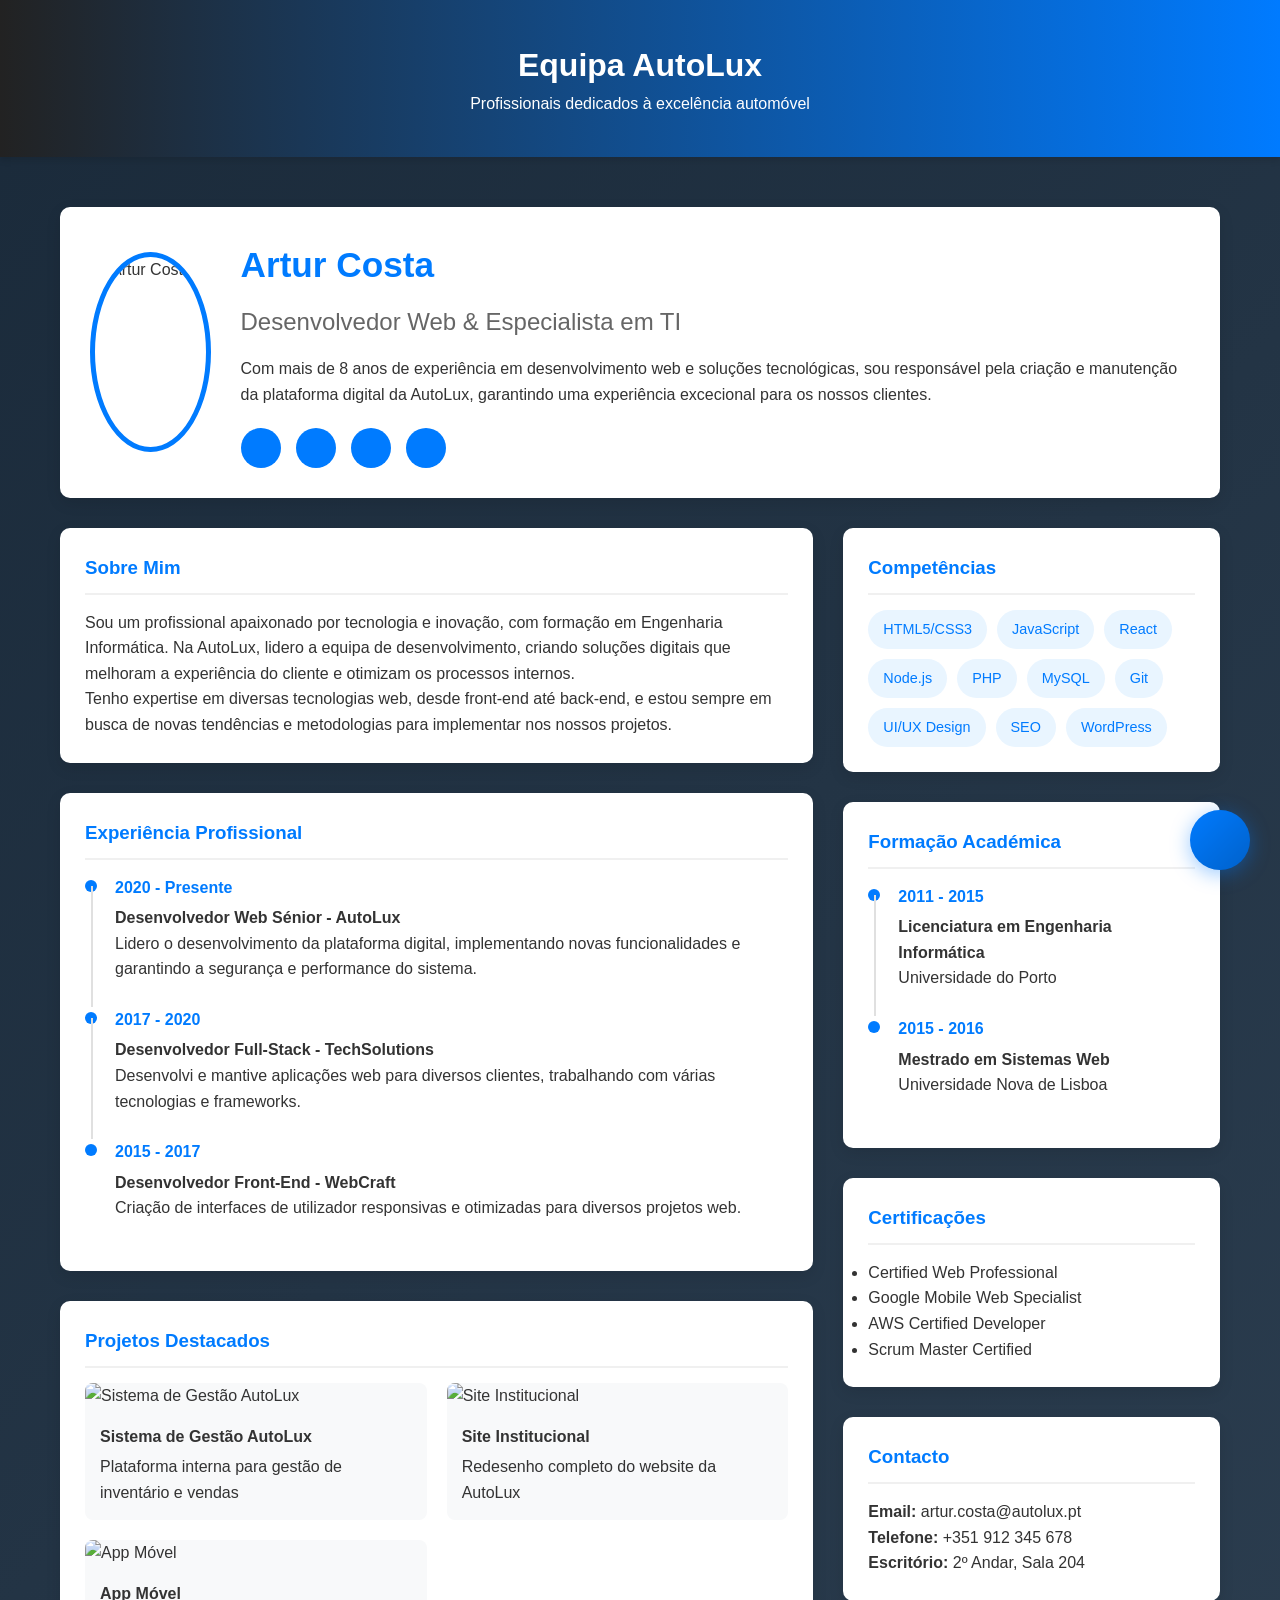
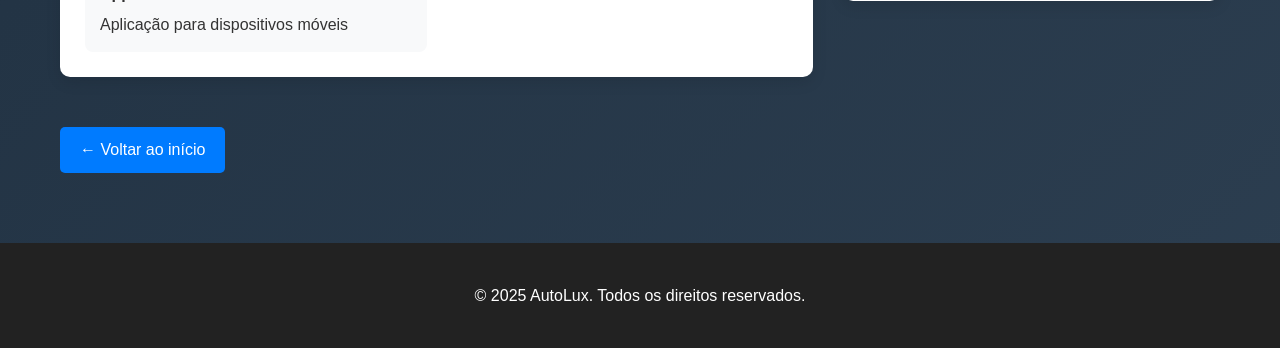
==== Artur_Costa.html @ 3abe8ae4 "Add files via upload" ====
<!DOCTYPE html>
<html lang="pt">
<head>
    <meta charset="UTF-8">
    <meta name="viewport" content="width=device-width, initial-scale=1.0">
    <title>Artur Costa - AutoLux</title>
    <link rel="stylesheet" href="style_perfil.css">


</head>
<body>
    <header>
        <div class="container">
            <h1>Equipa AutoLux</h1>
            <p>Profissionais dedicados à excelência automóvel</p>
        </div>
    </header>

    <div class="container">
        <div class="profile-header">
            <img src="imagens/ac.png" alt="Artur Costa" class="profile-image">
            <div class="profile-info">
                <h1>Artur Costa</h1>
                <h2>Desenvolvedor Web & Especialista em TI</h2>
                <p>Com mais de 8 anos de experiência em desenvolvimento web e soluções tecnológicas, sou responsável pela criação e manutenção da plataforma digital da AutoLux, garantindo uma experiência excecional para os nossos clientes.</p>
                
                <div class="social-links">
                    <a href="#"><i class="fab fa-linkedin-in"></i></a>
                    <a href="#"><i class="fab fa-github"></i></a>
                    <a href="#"><i class="fab fa-twitter"></i></a>
                    <a href="#"><i class="fas fa-envelope"></i></a>
                </div>
            </div>
        </div>

        <div class="content-grid">
            <div class="main-content">
                <div class="card">
                    <h3>Sobre Mim</h3>
                    <p>Sou um profissional apaixonado por tecnologia e inovação, com formação em Engenharia Informática. Na AutoLux, lidero a equipa de desenvolvimento, criando soluções digitais que melhoram a experiência do cliente e otimizam os processos internos.</p>
                    <p>Tenho expertise em diversas tecnologias web, desde front-end até back-end, e estou sempre em busca de novas tendências e metodologias para implementar nos nossos projetos.</p>
                </div>

                <div class="card">
                    <h3>Experiência Profissional</h3>
                    <div class="timeline">
                        <div class="timeline-item">
                            <div class="timeline-date">2020 - Presente</div>
                            <h4>Desenvolvedor Web Sénior - AutoLux</h4>
                            <p>Lidero o desenvolvimento da plataforma digital, implementando novas funcionalidades e garantindo a segurança e performance do sistema.</p>
                        </div>
                        <div class="timeline-item">
                            <div class="timeline-date">2017 - 2020</div>
                            <h4>Desenvolvedor Full-Stack - TechSolutions</h4>
                            <p>Desenvolvi e mantive aplicações web para diversos clientes, trabalhando com várias tecnologias e frameworks.</p>
                        </div>
                        <div class="timeline-item">
                            <div class="timeline-date">2015 - 2017</div>
                            <h4>Desenvolvedor Front-End - WebCraft</h4>
                            <p>Criação de interfaces de utilizador responsivas e otimizadas para diversos projetos web.</p>
                        </div>
                    </div>
                </div>

                <div class="card">
                    <h3>Projetos Destacados</h3>
                    <div class="projects">
                        <div class="project">
                            <img src="/Stand/Stand2025/projetos/projeto1.jpg" alt="Sistema de Gestão AutoLux">
                            <div class="project-info">
                                <h4>Sistema de Gestão AutoLux</h4>
                                <p>Plataforma interna para gestão de inventário e vendas</p>
                            </div>
                        </div>
                        <div class="project">
                            <img src="/Stand/Stand2025/projetos/projeto2.jpg" alt="Site Institucional">
                            <div class="project-info">
                                <h4>Site Institucional</h4>
                                <p>Redesenho completo do website da AutoLux</p>
                            </div>
                        </div>
                        <div class="project">
                            <img src="/Stand/Stand2025/projetos/projeto3.jpg" alt="App Móvel">
                            <div class="project-info">
                                <h4>App Móvel</h4>
                                <p>Aplicação para dispositivos móveis</p>
                            </div>
                        </div>
                    </div>
                </div>
            </div>

            <div class="sidebar">
                <div class="card">
                    <h3>Competências</h3>
                    <div class="skills">
                        <span class="skill">HTML5/CSS3</span>
                        <span class="skill">JavaScript</span>
                        <span class="skill">React</span>
                        <span class="skill">Node.js</span>
                        <span class="skill">PHP</span>
                        <span class="skill">MySQL</span>
                        <span class="skill">Git</span>
                        <span class="skill">UI/UX Design</span>
                        <span class="skill">SEO</span>
                        <span class="skill">WordPress</span>
                    </div>
                </div>

                <div class="card">
                    <h3>Formação Académica</h3>
                    <div class="timeline">
                        <div class="timeline-item">
                            <div class="timeline-date">2011 - 2015</div>
                            <h4>Licenciatura em Engenharia Informática</h4>
                            <p>Universidade do Porto</p>
                        </div>
                        <div class="timeline-item">
                            <div class="timeline-date">2015 - 2016</div>
                            <h4>Mestrado em Sistemas Web</h4>
                            <p>Universidade Nova de Lisboa</p>
                        </div>
                    </div>
                </div>

                <div class="card">
                    <h3>Certificações</h3>
                    <ul>
                        <li>Certified Web Professional</li>
                        <li>Google Mobile Web Specialist</li>
                        <li>AWS Certified Developer</li>
                        <li>Scrum Master Certified</li>
                    </ul>
                </div>

                <div class="card">
                    <h3>Contacto</h3>
                    <p><strong>Email:</strong> artur.costa@autolux.pt</p>
                    <p><strong>Telefone:</strong> +351 912 345 678</p>
                    <p><strong>Escritório:</strong> 2º Andar, Sala 204</p>
                </div>
            </div>
        </div>

        <a href="index.html" class="back-button">← Voltar ao início</a>
    </div>

    <!-- BOTÃO FLUTUANTE -->
    <a href="index.html" class="floating-button" title="Voltar ao Início">
        <i class="fas fa-home"></i>
    </a>

    <footer>
        <div class="container">
            <p>&copy; 2025 AutoLux. Todos os direitos reservados.</p>
        </div>
    </footer>

    <script src="https://kit.fontawesome.com/a076d05399.js" crossorigin="anonymous"></script>
</body>
</html>
---- style_perfil.css ----
* {
            margin: 0;
            padding: 0;
            box-sizing: border-box;
            font-family: 'Segoe UI', Tahoma, Geneva, Verdana, sans-serif;
        }

        body {
            background: linear-gradient(135deg, #1a2a3a 0%, #2c3e50 100%);
            color: #333;
            line-height: 1.6;
        }

        .container {
            max-width: 1200px;
            margin: 0 auto;
            padding: 20px;
        }

        header {
            background: linear-gradient(to right, #222, #007bff);
            color: white;
            padding: 20px 0;
            text-align: center;
            box-shadow: 0 4px 6px rgba(0,0,0,0.1);
            margin-bottom: 30px;
        }

        .profile-header {
            display: flex;
            align-items: center;
            background: white;
            border-radius: 10px;
            box-shadow: 0 5px 15px rgba(0,0,0,0.1);
            padding: 30px;
            margin-bottom: 30px;
        }

        .profile-image {
            width: 200px;
            height: 200px;
            border-radius: 50%;
            object-fit: cover;
            border: 5px solid #007bff;
            margin-right: 30px;
        }

        .profile-info h1 {
            color: #007bff;
            margin-bottom: 10px;
            font-size: 2.2em;
        }

        .profile-info h2 {
            color: #666;
            margin-bottom: 15px;
            font-weight: 400;
        }

        .social-links {
            display: flex;
            gap: 15px;
            margin-top: 20px;
        }

        .social-links a {
            display: inline-block;
            width: 40px;
            height: 40px;
            background: #007bff;
            color: white;
            border-radius: 50%;
            text-align: center;
            line-height: 40px;
            transition: all 0.3s ease;
        }

        .social-links a:hover {
            background: #0056b3;
            transform: translateY(-3px);
        }

        .content-grid {
            display: grid;
            grid-template-columns: 2fr 1fr;
            gap: 30px;
        }

        .card {
            background: white;
            border-radius: 10px;
            box-shadow: 0 5px 15px rgba(0,0,0,0.1);
            padding: 25px;
            margin-bottom: 30px;
        }

        .card h3 {
            color: #007bff;
            margin-bottom: 15px;
            padding-bottom: 10px;
            border-bottom: 2px solid #f0f0f0;
        }

        .skills {
            display: flex;
            flex-wrap: wrap;
            gap: 10px;
            margin-top: 15px;
        }

        .skill {
            background: #e9f5ff;
            color: #007bff;
            padding: 8px 15px;
            border-radius: 20px;
            font-size: 0.9em;
        }

        .timeline {
            position: relative;
            padding-left: 30px;
        }

        .timeline-item {
            margin-bottom: 25px;
            position: relative;
        }

        .timeline-item:before {
            content: '';
            position: absolute;
            left: -30px;
            top: 5px;
            width: 12px;
            height: 12px;
            border-radius: 50%;
            background: #007bff;
        }

        .timeline-item:after {
            content: '';
            position: absolute;
            left: -24px;
            top: 11px;
            bottom: -25px;
            width: 2px;
            background: #e0e0e0;
        }

        .timeline-item:last-child:after {
            display: none;
        }

        .timeline-date {
            color: #007bff;
            font-weight: 600;
            margin-bottom: 5px;
        }

        .projects {
            display: grid;
            grid-template-columns: repeat(auto-fill, minmax(250px, 1fr));
            gap: 20px;
        }

        .project {
            background: #f8f9fa;
            border-radius: 8px;
            overflow: hidden;
            transition: transform 0.3s ease;
        }

        .project:hover {
            transform: translateY(-5px);
        }

        .project img {
            width: 100%;
            height: 150px;
            object-fit: cover;
        }

        .project-info {
            padding: 15px;
        }

        .project-info h4 {
            margin-bottom: 5px;
            color: #333;
        }

        .back-button {
            display: inline-block;
            background: #007bff;
            color: white;
            padding: 10px 20px;
            border-radius: 5px;
            text-decoration: none;
            margin-top: 20px;
            transition: background 0.3s;
        }

        .back-button:hover {
            background: #0056b3;
        }

        footer {
            text-align: center;
            padding: 20px;
            background: #222;
            color: white;
            margin-top: 50px;
        }

        /* BOTÃO FLUTUANTE */
        .floating-button {
            position: fixed;
            bottom: 30px;
            right: 30px;
            width: 60px;
            height: 60px;
            background: linear-gradient(135deg, #007bff, #0056b3);
            color: rgb(18, 11, 11);
            border-radius: 50%;
            display: flex;
            align-items: center;
            justify-content: center;
            text-decoration: none;
            box-shadow: 0 4px 20px rgba(0, 123, 255, 0.4);
            transition: all 0.3s ease;
            z-index: 1000;
            animation: float 3s ease-in-out infinite;
        }

        .floating-button:hover {
            transform: scale(1.1);
            box-shadow: 0 6px 25px rgba(0, 123, 255, 0.6);
            animation: none;
        }

        .floating-button i {
            font-size: 1.5em;
        }

        /* Animação de flutuação */
        @keyframes float {
            0%, 100% {
                transform: translateY(0);
            }
            50% {
                transform: translateY(-10px);
            }
        }

        /* Efeito de pulso */
        .floating-button::before {
            content: '';
            position: absolute;
            width: 100%;
            height: 100%;
            border-radius: 50%;
            background: rgba(0, 123, 255, 0.3);
            animation: pulse 2s infinite;
            z-index: -1;
        }

        @keyframes pulse {
            0% {
                transform: scale(1);
                opacity: 1;
            }
            100% {
                transform: scale(1.5);
                opacity: 0;
            }
        }

        @media (max-width: 768px) {
            .profile-header {
                flex-direction: column;
                text-align: center;
            }
            
            .profile-image {
                margin-right: 0;
                margin-bottom: 20px;
            }
            
            .content-grid {
                grid-template-columns: 1fr;
            }
            
            .floating-button {
                bottom: 20px;
                right: 20px;
                width: 50px;
                height: 50px;
            }
        }
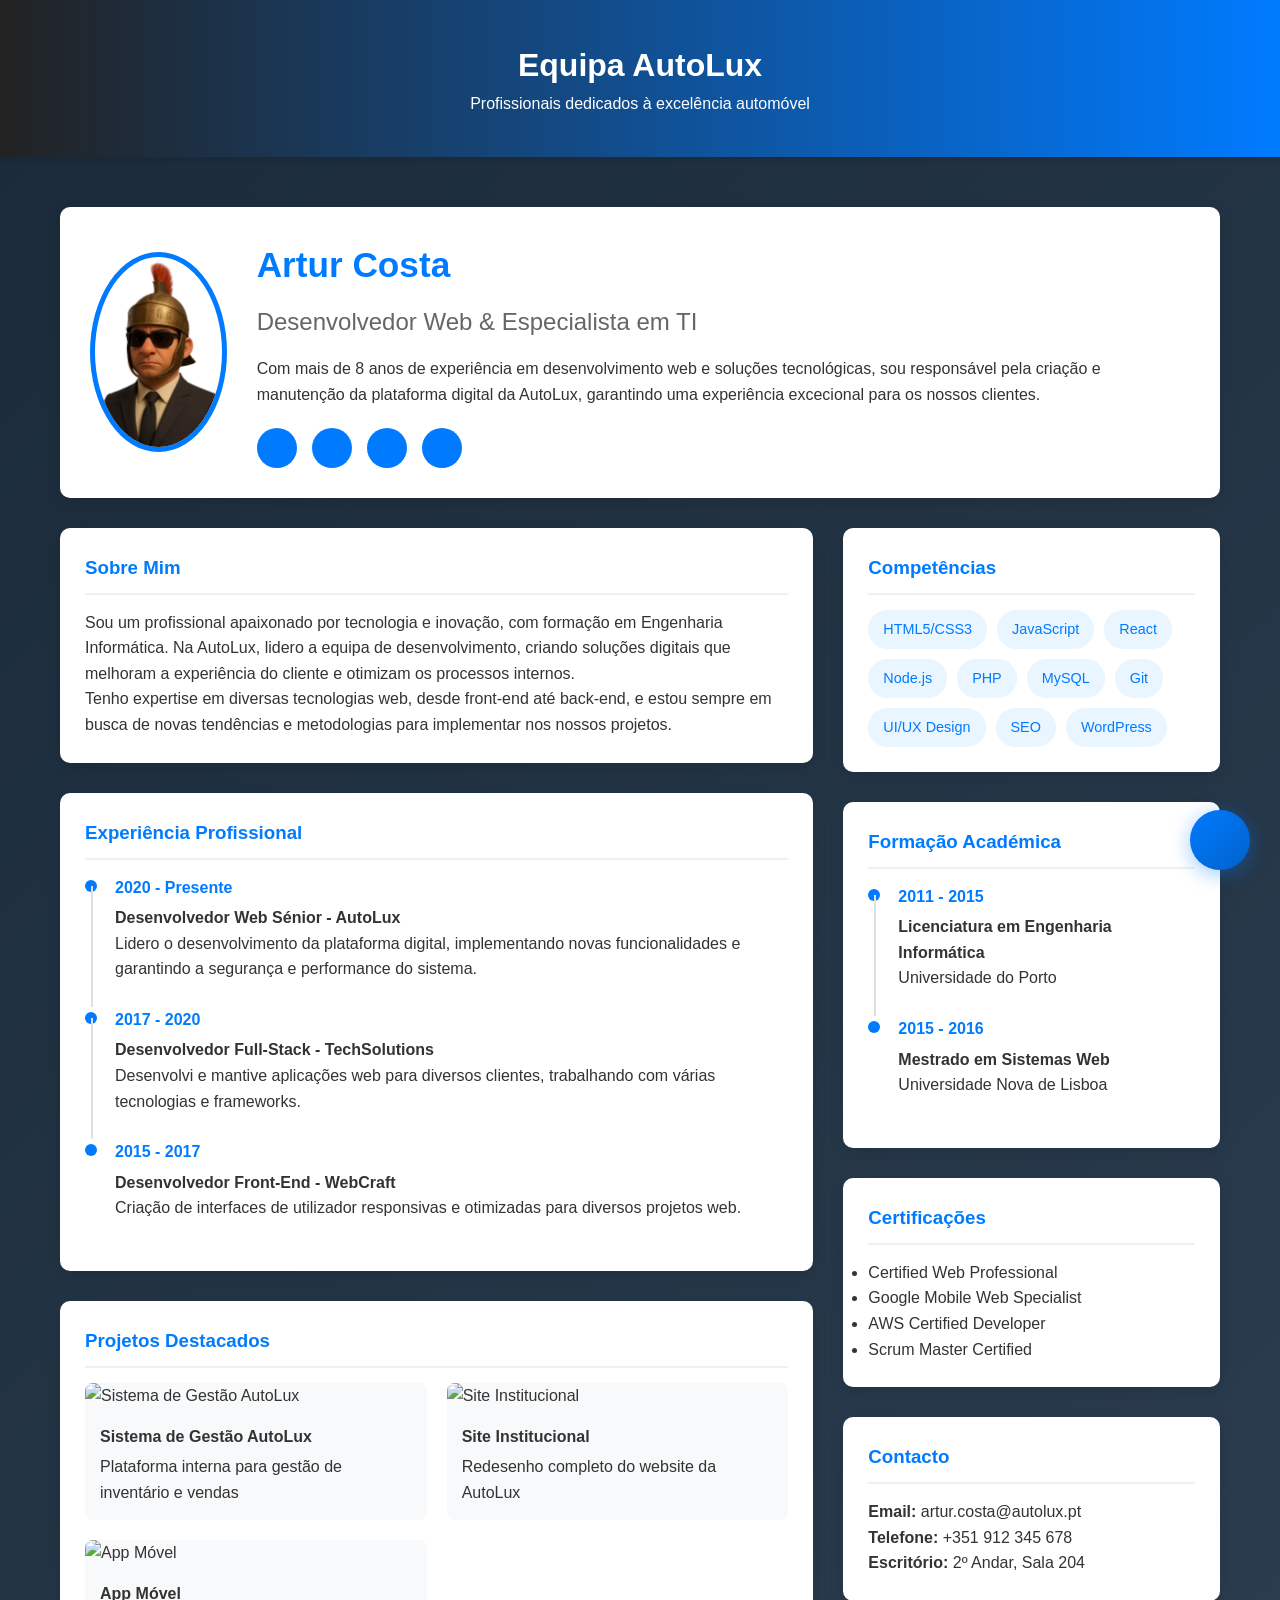
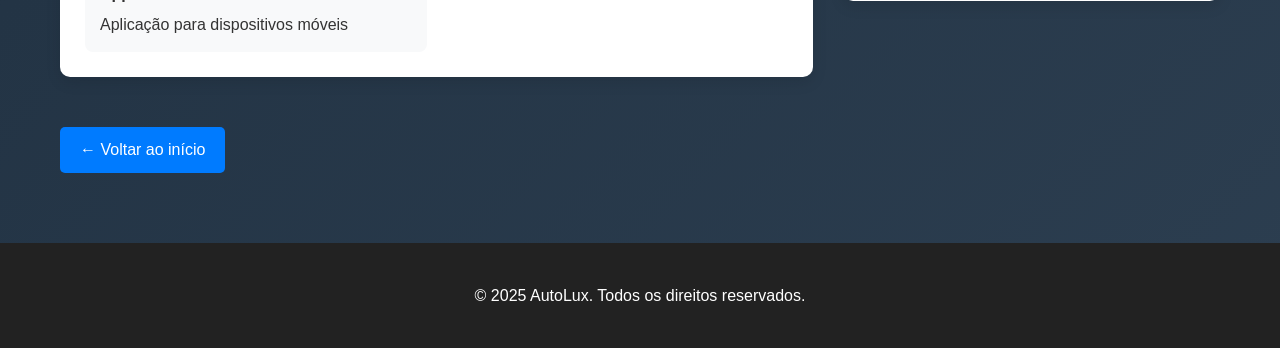
==== commit b627e897: "Fix HTML structure and update content" ====
--- a/Artur_Costa.html
+++ b/Artur_Costa.html
@@ -18,7 +18,7 @@
 
     <div class="container">
         <div class="profile-header">
-            <img src="imagens/ac.png" alt="Artur Costa" class="profile-image">
+            <img src="ac.png" alt="Artur Costa" class="profile-image">
             <div class="profile-info">
                 <h1>Artur Costa</h1>
                 <h2>Desenvolvedor Web & Especialista em TI</h2>
@@ -158,4 +158,4 @@
 
     <script src="https://kit.fontawesome.com/a076d05399.js" crossorigin="anonymous"></script>
 </body>
-</html>+</html>
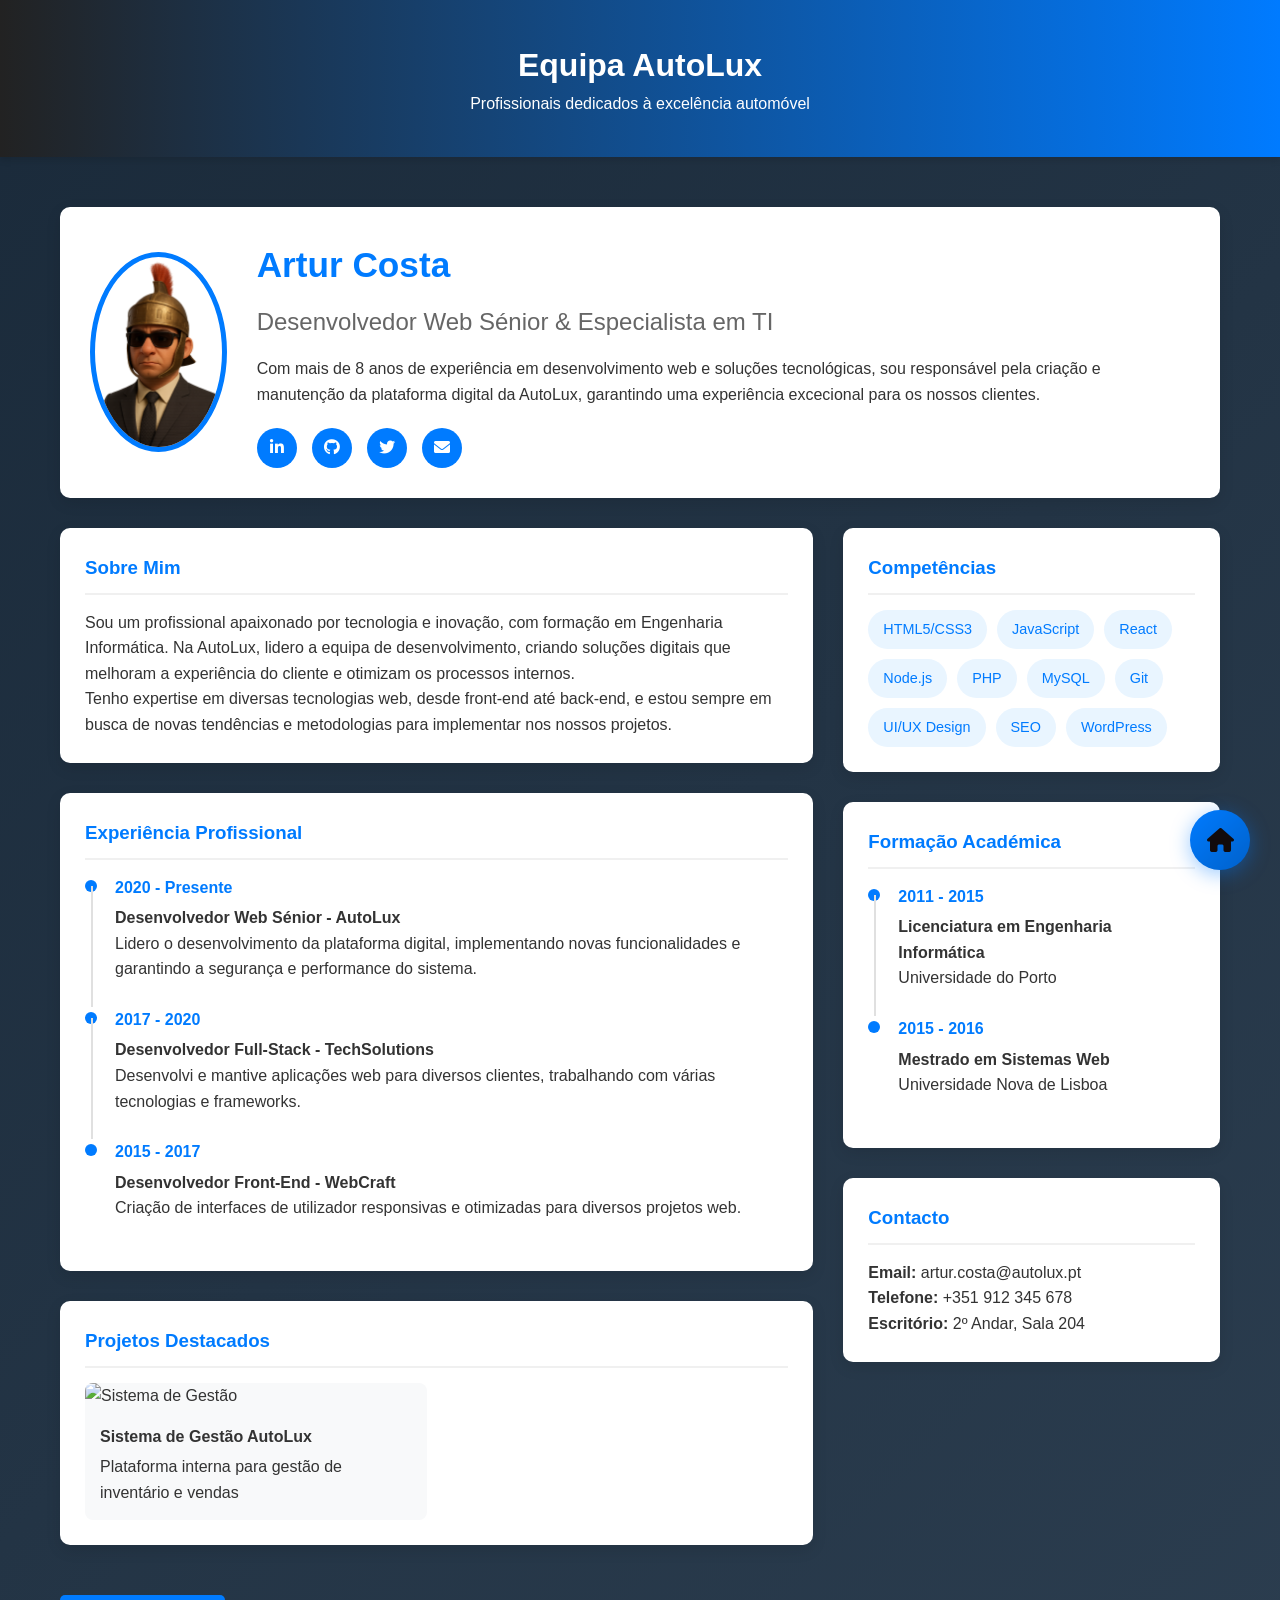
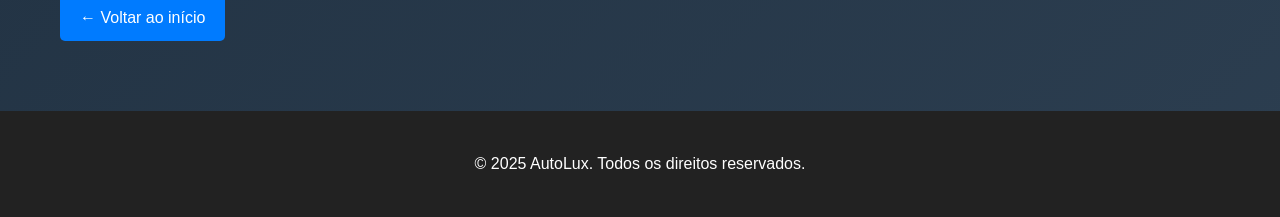
==== commit dc567966: "Update Artur_Costa.html with Font Awesome and images Added Font Awesome stylesheet for icons and upd" ====
--- a/Artur_Costa.html
+++ b/Artur_Costa.html
@@ -5,8 +5,7 @@
     <meta name="viewport" content="width=device-width, initial-scale=1.0">
     <title>Artur Costa - AutoLux</title>
     <link rel="stylesheet" href="style_perfil.css">
-
-
+    <link rel="stylesheet" href="https://cdnjs.cloudflare.com/ajax/libs/font-awesome/6.0.0/css/all.min.css">
 </head>
 <body>
     <header>
@@ -21,7 +20,7 @@
             <img src="ac.png" alt="Artur Costa" class="profile-image">
             <div class="profile-info">
                 <h1>Artur Costa</h1>
-                <h2>Desenvolvedor Web & Especialista em TI</h2>
+                <h2>Desenvolvedor Web Sénior & Especialista em TI</h2>
                 <p>Com mais de 8 anos de experiência em desenvolvimento web e soluções tecnológicas, sou responsável pela criação e manutenção da plataforma digital da AutoLux, garantindo uma experiência excecional para os nossos clientes.</p>
                 
                 <div class="social-links">
@@ -66,26 +65,13 @@
                     <h3>Projetos Destacados</h3>
                     <div class="projects">
                         <div class="project">
-                            <img src="/Stand/Stand2025/projetos/projeto1.jpg" alt="Sistema de Gestão AutoLux">
+                            <img src="imagens/projeto_placeholder.jpg" alt="Sistema de Gestão">
                             <div class="project-info">
                                 <h4>Sistema de Gestão AutoLux</h4>
                                 <p>Plataforma interna para gestão de inventário e vendas</p>
                             </div>
                         </div>
-                        <div class="project">
-                            <img src="/Stand/Stand2025/projetos/projeto2.jpg" alt="Site Institucional">
-                            <div class="project-info">
-                                <h4>Site Institucional</h4>
-                                <p>Redesenho completo do website da AutoLux</p>
-                            </div>
-                        </div>
-                        <div class="project">
-                            <img src="/Stand/Stand2025/projetos/projeto3.jpg" alt="App Móvel">
-                            <div class="project-info">
-                                <h4>App Móvel</h4>
-                                <p>Aplicação para dispositivos móveis</p>
-                            </div>
-                        </div>
+                        <!-- Adiciona mais projetos conforme necessário -->
                     </div>
                 </div>
             </div>
@@ -124,16 +110,6 @@
                 </div>
 
                 <div class="card">
-                    <h3>Certificações</h3>
-                    <ul>
-                        <li>Certified Web Professional</li>
-                        <li>Google Mobile Web Specialist</li>
-                        <li>AWS Certified Developer</li>
-                        <li>Scrum Master Certified</li>
-                    </ul>
-                </div>
-
-                <div class="card">
                     <h3>Contacto</h3>
                     <p><strong>Email:</strong> artur.costa@autolux.pt</p>
                     <p><strong>Telefone:</strong> +351 912 345 678</p>
@@ -145,7 +121,6 @@
         <a href="index.html" class="back-button">← Voltar ao início</a>
     </div>
 
-    <!-- BOTÃO FLUTUANTE -->
     <a href="index.html" class="floating-button" title="Voltar ao Início">
         <i class="fas fa-home"></i>
     </a>
@@ -155,7 +130,5 @@
             <p>&copy; 2025 AutoLux. Todos os direitos reservados.</p>
         </div>
     </footer>
-
-    <script src="https://kit.fontawesome.com/a076d05399.js" crossorigin="anonymous"></script>
 </body>
 </html>
